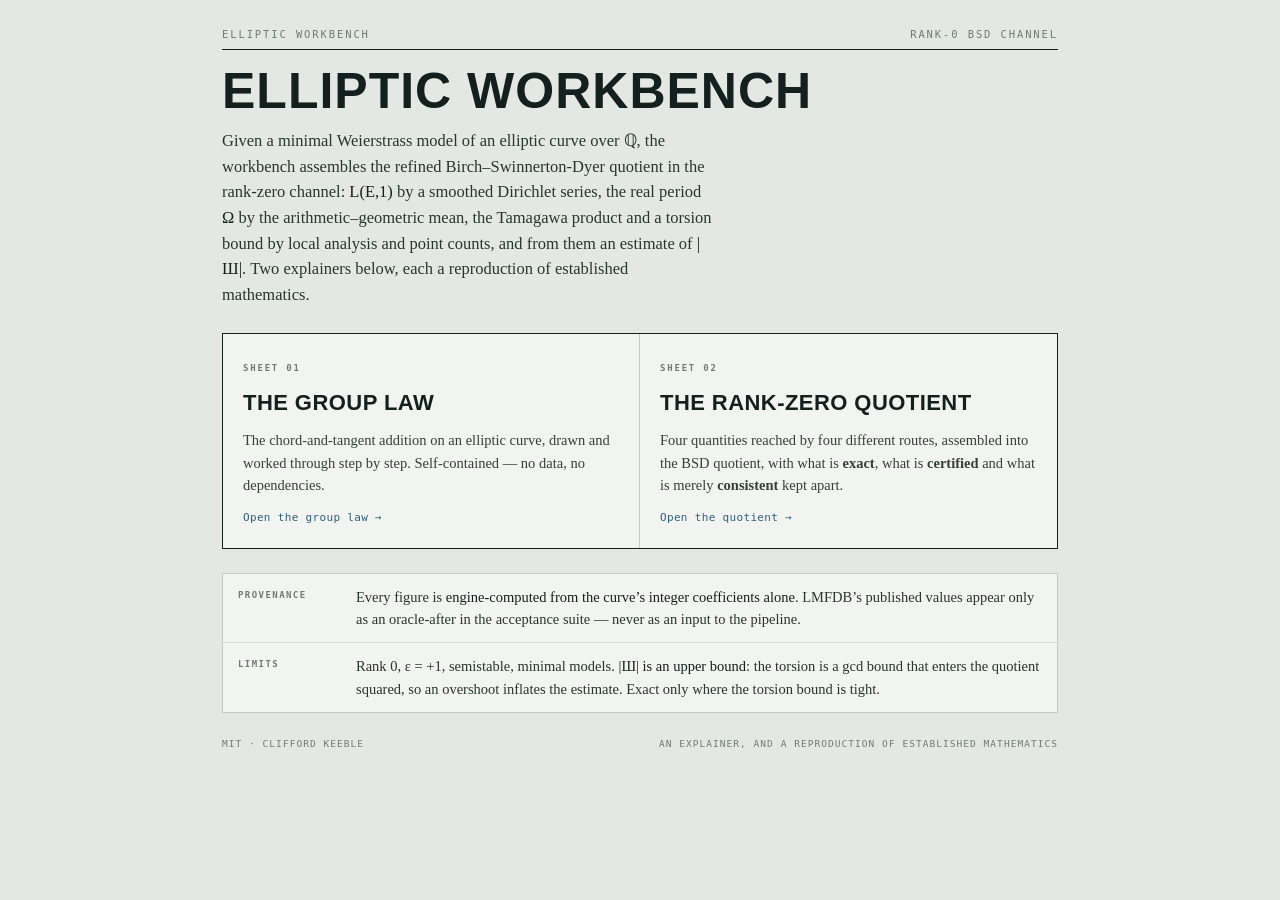
==== index.html @ d2cd4c8a "feat: landing page for the static demo New index.html at the repository root — root, not web/, so th" ====
<!DOCTYPE html>
<html lang="en-GB">
<head>
<meta charset="utf-8">
<meta name="viewport" content="width=device-width, initial-scale=1">
<title>Elliptic workbench</title>
<style>
:root{
  --film:#E4E8E4; --plate:#F2F4F1; --ink:#14201E; --graphite:#6E7A76;
  --rule:#C4CCC6; --hair:#D9DFDA; --blue:#2D5F7C; --accent:#B8391E; --ochre:#8A6D1F;
  --display:"Archivo",-apple-system,"Segoe UI",sans-serif;
  --body:"Spectral",Georgia,serif;
  --data:"Azeret Mono",ui-monospace,"SFMono-Regular",Menlo,monospace;
}
*{box-sizing:border-box}
html,body{margin:0;padding:0}
body{background:var(--film);color:var(--ink);font-family:var(--body);
  font-size:16px;line-height:1.55;-webkit-font-smoothing:antialiased}
.sheet{max-width:880px;margin:0 auto;padding:26px 22px 44px}

.eyebrow{display:flex;justify-content:space-between;align-items:baseline;gap:16px;
  font-family:var(--data);font-size:10.5px;font-weight:500;letter-spacing:.18em;
  text-transform:uppercase;color:var(--graphite);
  border-bottom:1px solid var(--ink);padding-bottom:7px}
h1{font-family:var(--display);font-weight:700;font-size:clamp(30px,5.6vw,50px);
  line-height:1;letter-spacing:.02em;text-transform:uppercase;margin:16px 0 0}
.standfirst{max-width:60ch;margin:12px 0 0;font-size:16.5px;font-weight:300;color:#28352F}
.standfirst b{font-weight:400;color:var(--ink)}

/* the two panels */
.panels{display:grid;grid-template-columns:1fr 1fr;gap:0;margin-top:26px;
  border:1px solid var(--ink);background:var(--plate)}
.panels a{display:block;text-decoration:none;color:var(--ink);
  border-right:1px solid var(--rule);padding:20px 20px 22px}
.panels a:last-child{border-right:0}
.panels a:hover{background:#EBEEEA}
.panels a:focus-visible{outline:2px solid var(--accent);outline-offset:-2px}
.pk{font-family:var(--data);font-size:9px;font-weight:600;letter-spacing:.2em;
  text-transform:uppercase;color:var(--graphite)}
.pt{font-family:var(--display);font-weight:600;font-size:22px;letter-spacing:.02em;
  text-transform:uppercase;margin:7px 0 0}
.pd{margin:9px 0 0;font-size:14.5px;font-weight:300;color:#33403A}
.pgo{font-family:var(--data);font-size:11px;color:var(--blue);margin:12px 0 0;letter-spacing:.03em}

/* provenance + limits register */
.reg{margin-top:24px;border:1px solid var(--rule);background:var(--plate)}
.reg .row{display:flex;gap:14px;padding:12px 15px;border-bottom:1px solid var(--hair);
  font-size:14.5px;font-weight:300;color:#28352F}
.reg .row:last-child{border-bottom:0}
.reg .k{flex:none;width:104px;font-family:var(--data);font-size:9px;font-weight:600;
  letter-spacing:.16em;text-transform:uppercase;color:var(--graphite);padding-top:3px}
.reg b{font-weight:400;color:var(--ink)}

.foot{margin-top:24px;font-family:var(--data);font-size:9.5px;letter-spacing:.11em;
  text-transform:uppercase;color:var(--graphite);
  display:flex;justify-content:space-between;gap:16px;flex-wrap:wrap}

@media (max-width:640px){
  .panels{grid-template-columns:1fr}
  .panels a{border-right:0;border-bottom:1px solid var(--rule)}
  .panels a:last-child{border-bottom:0}
}
</style>
</head>
<body>
<div class="sheet">

  <div class="eyebrow">
    <span>Elliptic workbench</span>
    <span>Rank-0 BSD channel</span>
  </div>

  <h1>Elliptic workbench</h1>

  <p class="standfirst">
    Given a minimal Weierstrass model of an elliptic curve over&nbsp;ℚ, the workbench assembles
    the refined Birch&ndash;Swinnerton-Dyer quotient in the rank-zero channel: <b>L(E,1)</b> by a
    smoothed Dirichlet series, the real period <b>&Omega;</b> by the arithmetic&ndash;geometric
    mean, the Tamagawa product and a torsion bound by local analysis and point counts, and from
    them an estimate of <b>|&#1064;|</b>. Two explainers below, each a reproduction of established
    mathematics.
  </p>

  <div class="panels">
    <a href="web/group-law.html">
      <span class="pk">Sheet 01</span>
      <p class="pt">The group law</p>
      <p class="pd">The chord-and-tangent addition on an elliptic curve, drawn and worked through
        step by step. Self-contained &mdash; no data, no dependencies.</p>
      <p class="pgo">Open the group law &rarr;</p>
    </a>
    <a href="web/quotient-panel.html">
      <span class="pk">Sheet 02</span>
      <p class="pt">The rank-zero quotient</p>
      <p class="pd">Four quantities reached by four different routes, assembled into the BSD
        quotient, with what is <b>exact</b>, what is <b>certified</b> and what is merely
        <b>consistent</b> kept apart.</p>
      <p class="pgo">Open the quotient &rarr;</p>
    </a>
  </div>

  <div class="reg">
    <div class="row">
      <span class="k">Provenance</span>
      <span>Every figure is <b>engine-computed from the curve&rsquo;s integer coefficients alone</b>.
        LMFDB&rsquo;s published values appear only as an oracle-after in the acceptance suite &mdash;
        never as an input to the pipeline.</span>
    </div>
    <div class="row">
      <span class="k">Limits</span>
      <span>Rank&nbsp;0, &epsilon;&nbsp;=&nbsp;+1, semistable, minimal models. <b>|&#1064;| is an upper
        bound</b>: the torsion is a gcd bound that enters the quotient squared, so an overshoot
        inflates the estimate. Exact only where the torsion bound is tight.</span>
    </div>
  </div>

  <div class="foot">
    <span>MIT &middot; Clifford Keeble</span>
    <span>An explainer, and a reproduction of established mathematics</span>
  </div>

</div>
</body>
</html>
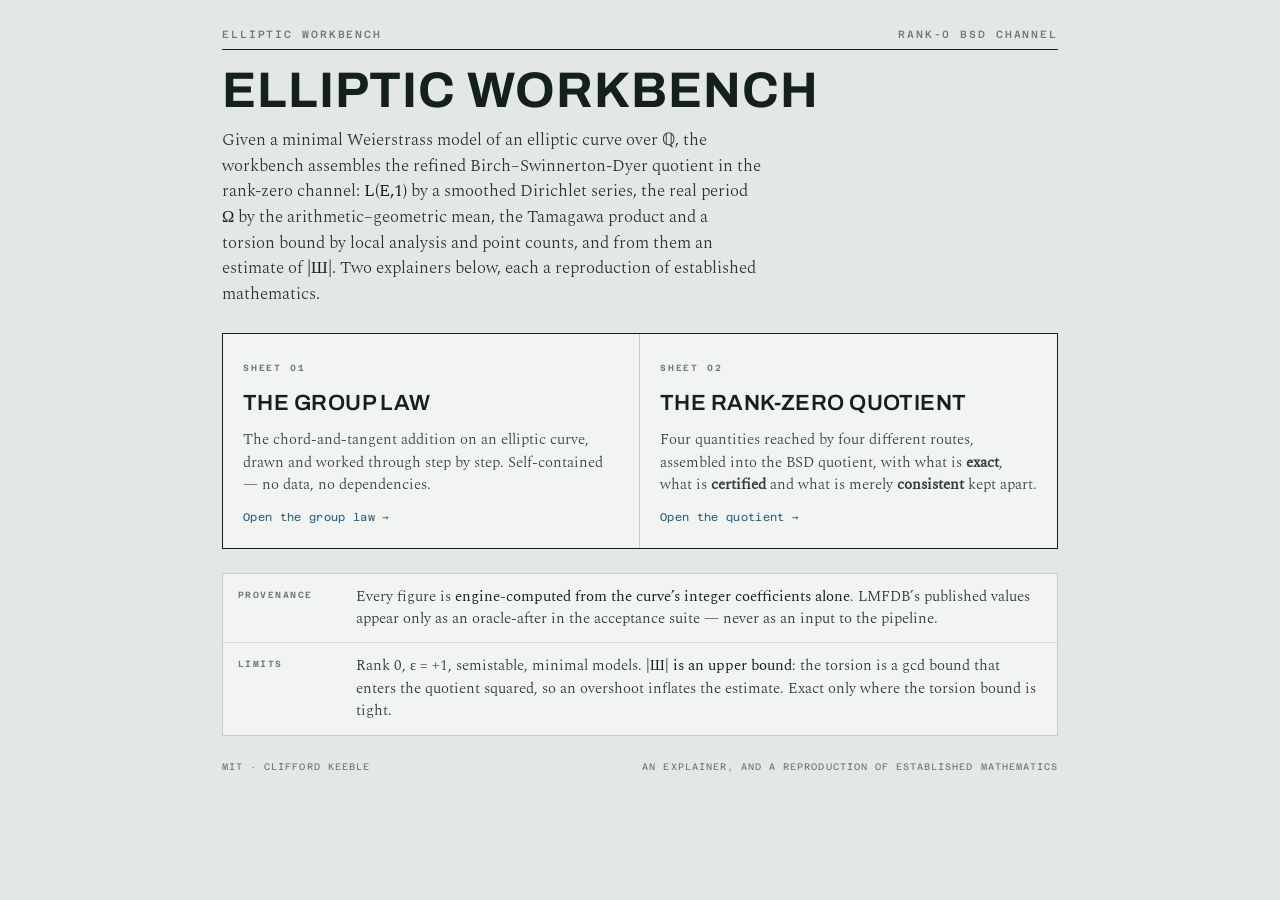
==== commit 0f285679: "refactor: self-host the display fonts, removing the only third-party request Both panels loaded Arch" ====
--- a/index.html
+++ b/index.html
@@ -4,6 +4,7 @@
 <meta charset="utf-8">
 <meta name="viewport" content="width=device-width, initial-scale=1">
 <title>Elliptic workbench</title>
+<link rel="stylesheet" href="web/fonts/fonts.css">
 <style>
 :root{
   --film:#E4E8E4; --plate:#F2F4F1; --ink:#14201E; --graphite:#6E7A76;
--- a/web/fonts/fonts.css
+++ b/web/fonts/fonts.css
@@ -0,0 +1,20 @@
+/* Self-hosted display faces for the elliptic-workbench demo.
+   Latin subset only (OFL, redistributed under web/fonts/OFL-*.txt). font-display:swap
+   so the fallback stacks in each page's :root render immediately. Non-latin glyphs
+   (Ш U+0428, Ω, ε, → …) are not in these faces and render via those fallback stacks. */
+
+/* Archivo — display */
+@font-face{font-family:"Archivo";font-style:normal;font-weight:500;font-display:swap;src:url("archivo-500.woff2") format("woff2")}
+@font-face{font-family:"Archivo";font-style:normal;font-weight:600;font-display:swap;src:url("archivo-600.woff2") format("woff2")}
+@font-face{font-family:"Archivo";font-style:normal;font-weight:700;font-display:swap;src:url("archivo-700.woff2") format("woff2")}
+
+/* Spectral — body */
+@font-face{font-family:"Spectral";font-style:normal;font-weight:300;font-display:swap;src:url("spectral-300.woff2") format("woff2")}
+@font-face{font-family:"Spectral";font-style:normal;font-weight:400;font-display:swap;src:url("spectral-400.woff2") format("woff2")}
+@font-face{font-family:"Spectral";font-style:italic;font-weight:300;font-display:swap;src:url("spectral-300-italic.woff2") format("woff2")}
+@font-face{font-family:"Spectral";font-style:italic;font-weight:400;font-display:swap;src:url("spectral-400-italic.woff2") format("woff2")}
+
+/* Azeret Mono — data */
+@font-face{font-family:"Azeret Mono";font-style:normal;font-weight:400;font-display:swap;src:url("azeret-mono-400.woff2") format("woff2")}
+@font-face{font-family:"Azeret Mono";font-style:normal;font-weight:500;font-display:swap;src:url("azeret-mono-500.woff2") format("woff2")}
+@font-face{font-family:"Azeret Mono";font-style:normal;font-weight:600;font-display:swap;src:url("azeret-mono-600.woff2") format("woff2")}
